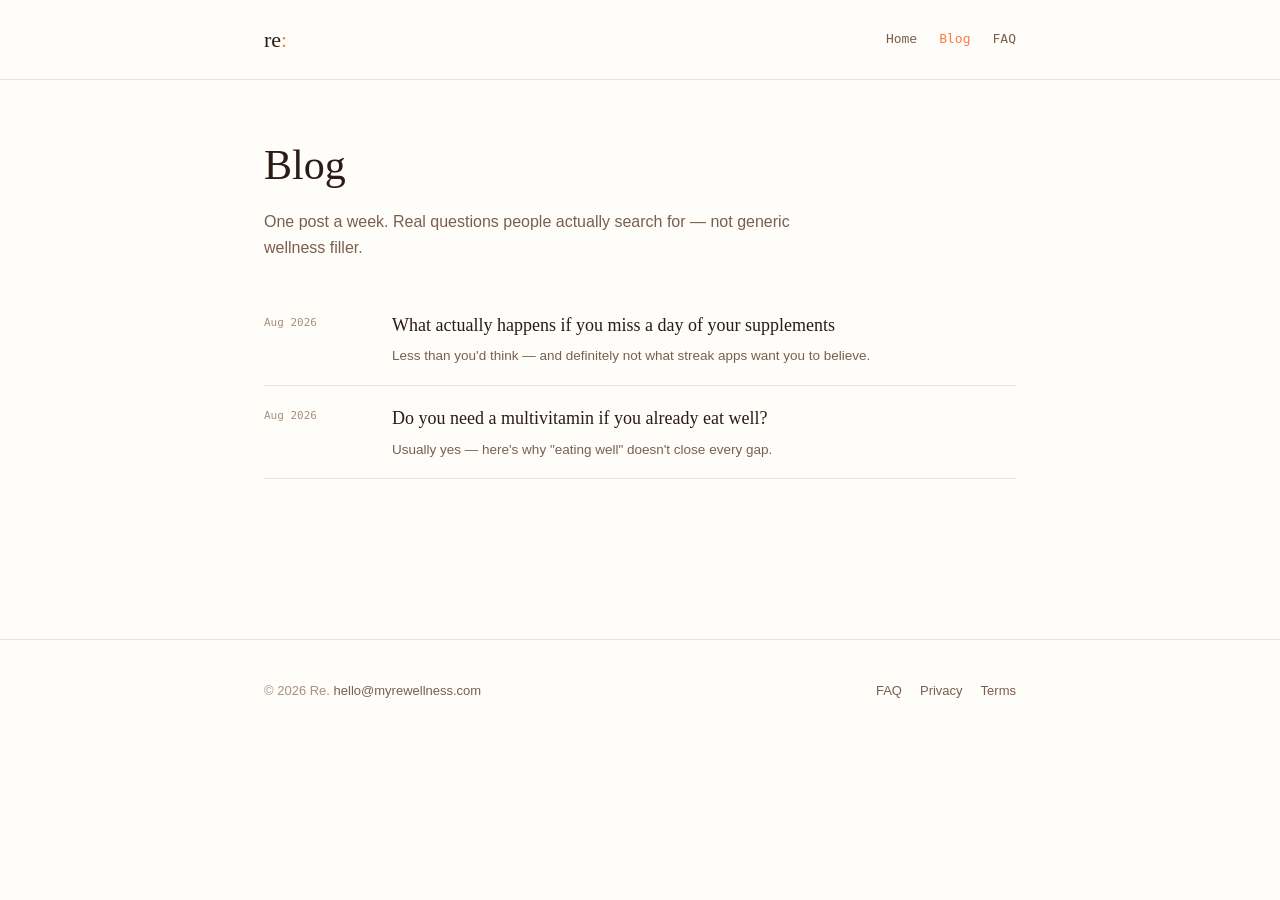
==== blog/index.html @ 31279041 "Initial Re website: homepage, FAQ, blog (2 posts), rebranded privacy/terms, SEO infra Co-Authored-By" ====
<!doctype html>
<html lang="en">
<head>
<meta charset="utf-8" />
<meta name="viewport" content="width=device-width, initial-scale=1" />
<title>Blog — Re</title>
<meta name="description" content="Notes on supplement routines, timing, interactions, and why Re is built the way it is." />
<link rel="canonical" href="https://myrewellness.com/blog/" />
<link rel="icon" href="/favicon.svg" type="image/svg+xml" />
<link rel="stylesheet" href="/css/style.css" />
<meta property="og:type" content="website" />
<meta property="og:title" content="Blog — Re" />
<meta property="og:url" content="https://myrewellness.com/blog/" />
</head>
<body>

<header class="site-header">
  <div class="wrap">
    <a class="logo" href="/">re<span>:</span></a>
    <nav>
      <a href="/">Home</a>
      <a href="/blog/" aria-current="page">Blog</a>
      <a href="/faq.html">FAQ</a>
    </nav>
  </div>
</header>

<main class="wrap">
  <div class="page-head">
    <h1>Blog</h1>
    <p class="dek">One post a week. Real questions people actually search for — not generic wellness filler.</p>
  </div>

  <div class="page-body">
    <div class="post-list">
      <a class="post-row" href="/blog/what-happens-if-you-miss-a-day.html">
        <span class="p-date">Aug 2026</span>
        <div>
          <h3>What actually happens if you miss a day of your supplements</h3>
          <p>Less than you'd think — and definitely not what streak apps want you to believe.</p>
        </div>
      </a>
      <a class="post-row" href="/blog/do-you-need-a-multivitamin.html">
        <span class="p-date">Aug 2026</span>
        <div>
          <h3>Do you need a multivitamin if you already eat well?</h3>
          <p>Usually yes — here's why "eating well" doesn't close every gap.</p>
        </div>
      </a>
    </div>
  </div>
</main>

<footer class="site-footer">
  <div class="wrap">
    <p>&copy; 2026 Re. <a href="mailto:hello@myrewellness.com">hello@myrewellness.com</a></p>
    <nav>
      <a href="/faq.html">FAQ</a>
      <a href="/privacy.html">Privacy</a>
      <a href="/terms.html">Terms</a>
    </nav>
  </div>
</footer>

</body>
</html>
---- css/style.css ----
:root {
  --bg: #FFFDF9; --surface: #FFFFFF; --surface-2: #FFF1DE;
  --ink: #2B1B14; --ink-soft: #7A5F4E; --ink-faint: #A88F7C;
  --accent: #FF7A45; --accent-2: #FFC857; --accent-3: #FF6B8B;
  --accent-soft: #FFE9D2;
  --line: rgba(43,27,20,0.10); --line-strong: rgba(43,27,20,0.18);
  --good: #2E7D4F; --good-soft: #E5F5EA;
  --gradient: linear-gradient(100deg, var(--accent-3) 0%, var(--accent) 48%, var(--accent-2) 100%);
  --mono: ui-monospace, "SF Mono", Menlo, Consolas, monospace;
  --serif: Georgia, "Iowan Old Style", "Times New Roman", serif;
  --sans: -apple-system, BlinkMacSystemFont, "Segoe UI", Roboto, sans-serif;
  --shadow: 0 1px 2px rgba(43,27,20,0.05), 0 10px 26px -16px rgba(255,122,69,0.28);
}
* { box-sizing: border-box; }
html { color-scheme: light; }
body { margin: 0; background: var(--bg); color: var(--ink); font-family: var(--sans); font-size: 16px; line-height: 1.6; -webkit-font-smoothing: antialiased; }
::selection { background: var(--accent-soft); }
a { color: var(--accent); }
img { max-width: 100%; }
.wrap { max-width: 800px; margin: 0 auto; padding: 0 24px; }

/* header */
.site-header { padding: 22px 0; border-bottom: 1px solid var(--line); }
.site-header .wrap { display: flex; align-items: center; justify-content: space-between; }
.logo { font-family: var(--serif); font-size: 22px; color: var(--ink); text-decoration: none; }
.logo span { color: var(--accent); }
.site-header nav { display: flex; gap: 22px; font-family: var(--mono); font-size: 13px; }
.site-header nav a { color: var(--ink-soft); text-decoration: none; }
.site-header nav a:hover, .site-header nav a[aria-current="page"] { color: var(--accent); }

/* footer */
.site-footer { margin-top: 80px; border-top: 1px solid var(--line); padding: 28px 0 60px; }
.site-footer .wrap { display: flex; flex-wrap: wrap; gap: 10px 24px; align-items: center; justify-content: space-between; font-size: 13px; color: var(--ink-faint); }
.site-footer nav { display: flex; gap: 18px; }
.site-footer a { color: var(--ink-soft); text-decoration: none; }
.site-footer a:hover { color: var(--accent); }

/* hero */
.hero { text-align: center; padding: 72px 0 56px; }
.hero .wm { font-family: var(--serif); font-size: 26px; color: var(--ink-faint); margin-bottom: 20px; }
.hero .wm span { color: var(--accent); }
.hero h1 { font-family: var(--serif); font-weight: 400; font-size: clamp(34px, 6vw, 56px); line-height: 1.1; margin: 0 0 16px; text-wrap: balance; }
.hero p.dek { color: var(--ink-soft); font-size: 18px; max-width: 46ch; margin: 0 auto 32px; }
.badge-row { display: flex; gap: 12px; justify-content: center; flex-wrap: wrap; }
.store-badge { font-family: var(--mono); font-size: 12px; padding: 12px 20px; border-radius: 10px; background: var(--ink); color: var(--bg); text-decoration: none; }
.store-badge.soon { opacity: 0.55; }
.sunrise-bar { height: 5px; border-radius: 3px; background: var(--gradient); margin: 40px auto 0; max-width: 200px; }

/* belief */
.belief { text-align: center; padding: 64px 0; }
.belief p { font-family: var(--serif); font-size: clamp(22px, 3.4vw, 30px); line-height: 1.35; color: var(--ink); max-width: 34ch; margin: 0 auto; text-wrap: balance; }
.belief .attrib { font-family: var(--mono); font-size: 12px; color: var(--accent); margin-top: 16px; }

/* features */
.features { padding: 40px 0 64px; }
.features h2, .section-head h2 { font-family: var(--serif); font-weight: 400; font-size: 26px; text-align: center; margin: 0 0 36px; }
.feature-grid { display: grid; grid-template-columns: repeat(2, 1fr); gap: 20px; }
.feature-card { background: var(--surface); border: 1px solid var(--line); border-radius: 14px; padding: 22px; box-shadow: var(--shadow); }
.feature-card .tag { font-family: var(--mono); font-size: 10px; text-transform: uppercase; letter-spacing: .05em; color: var(--accent); display: block; margin-bottom: 8px; }
.feature-card h3 { font-family: var(--serif); font-weight: 400; font-size: 18px; margin: 0 0 8px; }
.feature-card p { font-size: 14px; color: var(--ink-soft); margin: 0; }

/* blog teaser + list */
.blog-teaser { padding: 20px 0 72px; }
.post-list { display: flex; flex-direction: column; gap: 0; }
.post-row { display: grid; grid-template-columns: 110px 1fr; gap: 18px; padding: 18px 0; border-bottom: 1px solid var(--line); text-decoration: none; color: inherit; }
.post-row .p-date { font-family: var(--mono); font-size: 11px; color: var(--ink-faint); padding-top: 3px; }
.post-row h3 { font-family: var(--serif); font-weight: 400; font-size: 18px; margin: 0 0 6px; color: var(--ink); }
.post-row p { font-size: 13.5px; color: var(--ink-soft); margin: 0; }
.post-row:hover h3 { color: var(--accent); }
.see-all { text-align: center; margin-top: 28px; }
.see-all a { font-family: var(--mono); font-size: 13px; text-decoration: none; }

/* cta */
.cta { text-align: center; padding: 56px 0 72px; }
.cta h2 { font-family: var(--serif); font-weight: 400; font-size: 28px; margin: 0 0 10px; }
.cta p { color: var(--ink-soft); margin: 0 0 26px; }

/* page (faq / legal / blog post) */
.page-head { padding: 52px 0 8px; }
.page-head h1 { font-family: var(--serif); font-weight: 400; font-size: clamp(30px, 5vw, 42px); margin: 0 0 10px; }
.page-head p.dek { color: var(--ink-soft); font-size: 16px; max-width: 60ch; margin: 0; }
.page-body { padding: 24px 0 80px; }
.meta { color: var(--ink-faint); font-size: 13px; font-family: var(--mono); margin-bottom: 40px; }

/* faq */
.faq { border: 1px solid var(--line); border-radius: 12px; overflow: hidden; margin: 16px 0; }
.faq-item { border-bottom: 1px solid var(--line); background: var(--surface); }
.faq-item:last-child { border-bottom: none; }
.faq-item summary { padding: 18px 20px; cursor: pointer; font-family: var(--serif); font-size: 17px; list-style: none; display: flex; justify-content: space-between; gap: 12px; align-items: baseline; }
.faq-item summary::-webkit-details-marker { display: none; }
.faq-item summary::after { content: "+"; font-family: var(--mono); color: var(--accent); font-size: 18px; flex-shrink: 0; }
.faq-item[open] summary::after { content: "–"; }
.faq-item .faq-a { padding: 0 20px 18px; font-size: 14.5px; color: var(--ink-soft); margin: 0; }
.faq-tag { font-family: var(--mono); font-size: 9.5px; text-transform: uppercase; color: var(--accent); letter-spacing: .05em; }

/* legal pages (privacy/terms) */
.legal h2 { font-family: var(--serif); font-weight: 400; font-size: 22px; margin-top: 44px; margin-bottom: 12px; border-bottom: 1px solid var(--line); padding-bottom: 8px; }
.legal h3 { font-size: 15px; font-weight: 600; margin-top: 22px; margin-bottom: 8px; }
.legal p, .legal li { font-size: 14.5px; color: var(--ink-soft); }
.legal ul, .legal ol { padding-left: 20px; }
.legal li { margin-bottom: 6px; }
.legal table { width: 100%; border-collapse: collapse; margin-bottom: 20px; font-size: 13.5px; }
.legal th, .legal td { text-align: left; padding: 9px 12px; border: 1px solid var(--line); }
.legal th { background: var(--surface-2); font-weight: 600; }
.highlight-box { background: var(--accent-soft); border-left: 4px solid var(--accent); padding: 16px 20px; border-radius: 4px; margin-bottom: 24px; }
.highlight-box p { margin-bottom: 0 !important; color: var(--ink) !important; }
.warning-box { background: #FCE9E4; border-left: 4px solid #C0392B; padding: 16px 20px; border-radius: 4px; margin-bottom: 24px; }
.warning-box p { margin-bottom: 0 !important; color: var(--ink) !important; }

/* blog post */
.post-hero-img { width: 100%; aspect-ratio: 16/9; border-radius: 14px; background: var(--gradient); margin: 24px 0 8px; }
.post-body p { font-size: 16px; color: var(--ink); max-width: 66ch; margin: 0 0 18px; }
.post-body h2 { font-family: var(--serif); font-weight: 400; font-size: 22px; margin: 36px 0 12px; }

@media (max-width: 640px) {
  .feature-grid { grid-template-columns: 1fr; }
  .post-row { grid-template-columns: 1fr; }
  .site-header nav { gap: 14px; }
}
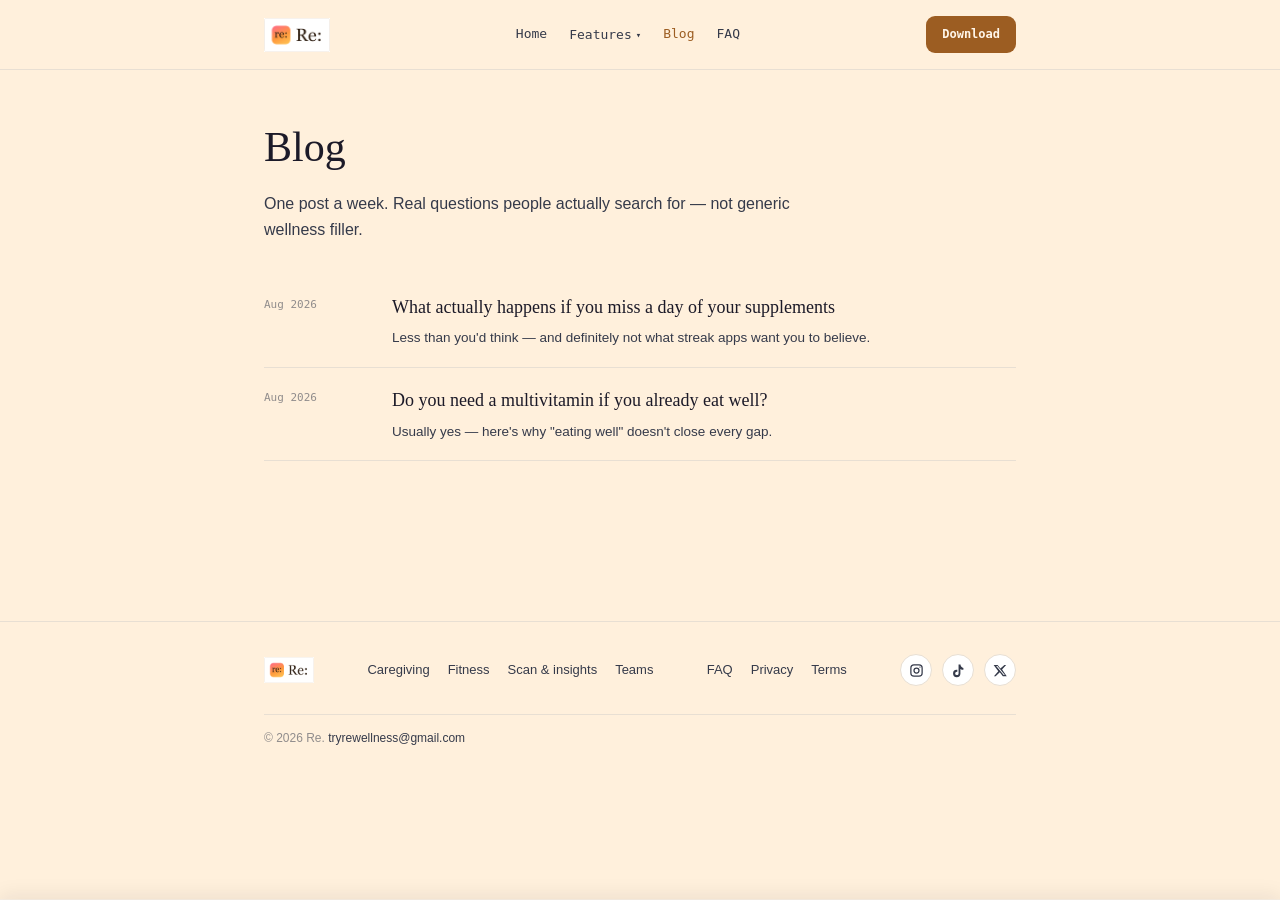
==== commit 9d1cc86a: "Redesign: Zen gold/indigo theme, 4 feature pages, download-first CTAs, SEO - Repaint the site to the" ====
--- a/blog/index.html
+++ b/blog/index.html
@@ -10,18 +10,36 @@
 <link rel="stylesheet" href="/css/style.css" />
 <meta property="og:type" content="website" />
 <meta property="og:title" content="Blog — Re" />
+<meta property="og:description" content="Notes on supplement routines, timing, interactions, and why Re is built the way it is." />
 <meta property="og:url" content="https://myrewellness.com/blog/" />
+<meta property="og:image" content="https://myrewellness.com/og/home.png" />
+<meta name="twitter:card" content="summary_large_image" />
+<meta name="twitter:title" content="Blog — Re" />
+<meta name="twitter:description" content="Notes on supplement routines, timing, interactions, and why Re is built the way it is." />
+<meta name="twitter:image" content="https://myrewellness.com/og/home.png" />
 </head>
 <body>
 
 <header class="site-header">
   <div class="wrap">
-    <a class="logo" href="/">re<span>:</span></a>
-    <nav>
+    <a class="logo" href="/" aria-label="Re — home">
+      <img src="/assets/img/logo-lockup.png" width="140" height="72" alt="Re" />
+    </a>
+    <nav class="main-nav" aria-label="Primary">
       <a href="/">Home</a>
+      <span class="nav-features">
+        <button type="button" aria-haspopup="true">Features <span class="caret">▾</span></button>
+        <span class="dropdown">
+          <a href="/features/caregiving.html">Caregiving</a>
+          <a href="/features/fitness.html">Fitness &amp; wellness</a>
+          <a href="/features/scan-insights.html">Scan &amp; insights</a>
+          <a href="/features/teams.html">Teams</a>
+        </span>
+      </span>
       <a href="/blog/" aria-current="page">Blog</a>
       <a href="/faq.html">FAQ</a>
     </nav>
+    <a class="header-cta" href="/download.html">Download</a>
   </div>
 </header>
 
@@ -53,14 +71,37 @@
 
 <footer class="site-footer">
   <div class="wrap">
-    <p>&copy; 2026 Re. <a href="mailto:hello@myrewellness.com">hello@myrewellness.com</a></p>
-    <nav>
+    <div class="f-brand"><img src="/assets/img/logo-lockup.png" width="90" height="46" alt="Re" loading="lazy" /></div>
+    <nav aria-label="Features">
+      <a href="/features/caregiving.html">Caregiving</a>
+      <a href="/features/fitness.html">Fitness</a>
+      <a href="/features/scan-insights.html">Scan &amp; insights</a>
+      <a href="/features/teams.html">Teams</a>
+    </nav>
+    <nav aria-label="Site">
       <a href="/faq.html">FAQ</a>
       <a href="/privacy.html">Privacy</a>
       <a href="/terms.html">Terms</a>
     </nav>
+    <!-- TODO: swap href="#" for real profile links once available -->
+    <div class="social-row" aria-label="Follow Re">
+      <a href="#" aria-label="Instagram"><svg viewBox="0 0 24 24" fill="none" stroke="currentColor" stroke-width="2" aria-hidden="true"><rect x="3" y="3" width="18" height="18" rx="5"/><circle cx="12" cy="12" r="4"/><circle cx="17.5" cy="6.5" r="1" fill="currentColor" stroke="none"/></svg></a>
+      <a href="#" aria-label="TikTok"><svg viewBox="0 0 24 24" fill="currentColor" aria-hidden="true"><path d="M16.6 5.82c-.9-.86-1.4-2.03-1.4-3.32h-3.1v14.16c0 1.5-1.22 2.72-2.72 2.72a2.72 2.72 0 0 1 0-5.44c.27 0 .53.04.78.11V10.9a5.9 5.9 0 0 0-.78-.05A5.87 5.87 0 0 0 3.3 16.72 5.87 5.87 0 0 0 9.17 22.6a5.87 5.87 0 0 0 5.87-5.88V9.4a8.2 8.2 0 0 0 4.8 1.54V7.85a4.85 4.85 0 0 1-3.24-2.03z"/></svg></a>
+      <a href="#" aria-label="X (Twitter)"><svg viewBox="0 0 24 24" fill="currentColor" aria-hidden="true"><path d="M18.24 3H21l-6.5 7.43L22 21h-6.24l-4.88-6.4L4.24 21H1.5l6.95-7.94L1 3h6.4l4.4 5.85L18.24 3zM17.1 19.13h1.86L7.06 4.78H5.06L17.1 19.13z"/></svg></a>
+    </div>
+    <p class="f-copy">&copy; 2026 Re. <a href="mailto:tryrewellness@gmail.com">tryrewellness@gmail.com</a></p>
   </div>
 </footer>
 
+<div class="sticky-bar" aria-label="Download Re">
+  <div class="wrap">
+    <div class="sb-brand"><img src="/favicon.svg" width="22" height="22" alt="" /><span>Re: you, tomorrow.</span></div>
+    <div class="sb-badges">
+      <a class="store-badge" href="/download.html">App Store</a>
+    </div>
+  </div>
+</div>
+<script src="/js/sticky-bar.js" defer></script>
+
 </body>
 </html>
--- a/css/style.css
+++ b/css/style.css
@@ -1,66 +1,154 @@
 :root {
-  --bg: #FFFDF9; --surface: #FFFFFF; --surface-2: #FFF1DE;
-  --ink: #2B1B14; --ink-soft: #7A5F4E; --ink-faint: #A88F7C;
-  --accent: #FF7A45; --accent-2: #FFC857; --accent-3: #FF6B8B;
-  --accent-soft: #FFE9D2;
-  --line: rgba(43,27,20,0.10); --line-strong: rgba(43,27,20,0.18);
+  /* ── Zen theme (pulled from the app's constants/theme.ts ZenTokens.day/evening) ── */
+  --bg: #FFF0DC;            /* Zen day primaryLight */
+  --surface: #FFFFFF;
+  --surface-2: #FFECB3;     /* Zen day secondary */
+  --ink: #1C1A28;           /* Zen textPrimary */
+  --ink-soft: #353A4A;      /* Zen textSecondary */
+  --ink-faint: rgba(53,58,74,0.55);
+
+  --accent: #9C5D22;        /* Zen day primary (gold) */
+  --accent-2: #FFECB3;      /* Zen day secondary */
+  --accent-3: #B85E18;      /* Zen day.energy (burnt orange) */
+  --accent-soft: rgba(156,93,34,0.14);
+
+  /* evening/indigo — secondary mood, used for the blog's "evening" header variant + Teams accents */
+  --evening: #5252A8;       /* Zen evening primary */
+  --evening-2: #6868B0;     /* Zen evening secondary */
+  --evening-bg: #DDDDF8;    /* Zen evening primaryLight */
+  --evening-soft: rgba(82,82,168,0.14);
+
+  --line: #E8DFD3;          /* Zen day.border */
+  --line-strong: rgba(28,26,40,0.22);
+
   --good: #2E7D4F; --good-soft: #E5F5EA;
+
   --gradient: linear-gradient(100deg, var(--accent-3) 0%, var(--accent) 48%, var(--accent-2) 100%);
+  --gradient-evening: linear-gradient(100deg, var(--evening) 0%, var(--evening-2) 55%, var(--evening-bg) 100%);
+
   --mono: ui-monospace, "SF Mono", Menlo, Consolas, monospace;
   --serif: Georgia, "Iowan Old Style", "Times New Roman", serif;
   --sans: -apple-system, BlinkMacSystemFont, "Segoe UI", Roboto, sans-serif;
-  --shadow: 0 1px 2px rgba(43,27,20,0.05), 0 10px 26px -16px rgba(255,122,69,0.28);
+
+  --shadow: 0 1px 2px rgba(28,26,40,0.06), 0 10px 26px -16px rgba(156,93,34,0.35);
+
+  --sticky-h: 64px;
 }
 * { box-sizing: border-box; }
 html { color-scheme: light; }
 body { margin: 0; background: var(--bg); color: var(--ink); font-family: var(--sans); font-size: 16px; line-height: 1.6; -webkit-font-smoothing: antialiased; }
+body.has-sticky-bar { padding-bottom: var(--sticky-h); }
 ::selection { background: var(--accent-soft); }
 a { color: var(--accent); }
 img { max-width: 100%; }
 .wrap { max-width: 800px; margin: 0 auto; padding: 0 24px; }
-
-/* header */
-.site-header { padding: 22px 0; border-bottom: 1px solid var(--line); }
-.site-header .wrap { display: flex; align-items: center; justify-content: space-between; }
-.logo { font-family: var(--serif); font-size: 22px; color: var(--ink); text-decoration: none; }
-.logo span { color: var(--accent); }
-.site-header nav { display: flex; gap: 22px; font-family: var(--mono); font-size: 13px; }
-.site-header nav a { color: var(--ink-soft); text-decoration: none; }
-.site-header nav a:hover, .site-header nav a[aria-current="page"] { color: var(--accent); }
-
-/* footer */
-.site-footer { margin-top: 80px; border-top: 1px solid var(--line); padding: 28px 0 60px; }
-.site-footer .wrap { display: flex; flex-wrap: wrap; gap: 10px 24px; align-items: center; justify-content: space-between; font-size: 13px; color: var(--ink-faint); }
+:focus-visible { outline: 2px solid var(--accent); outline-offset: 3px; }
+
+/* ── header ── */
+.site-header { padding: 16px 0; border-bottom: 1px solid var(--line); background: var(--bg); position: sticky; top: 0; z-index: 20; }
+.site-header .wrap { display: flex; align-items: center; justify-content: space-between; gap: 16px; }
+.logo { display: flex; align-items: center; text-decoration: none; }
+.logo img { height: 34px; width: auto; display: block; }
+.site-header nav.main-nav { display: flex; align-items: center; gap: 22px; font-family: var(--mono); font-size: 13px; }
+.site-header nav.main-nav a { color: var(--ink-soft); text-decoration: none; }
+.site-header nav.main-nav a:hover, .site-header nav.main-nav a[aria-current="page"] { color: var(--accent); }
+.nav-features { position: relative; }
+.nav-features > button { font-family: var(--mono); font-size: 13px; color: var(--ink-soft); background: none; border: none; cursor: pointer; padding: 0; display: flex; align-items: center; gap: 4px; }
+.nav-features > button:hover, .nav-features:focus-within > button { color: var(--accent); }
+.nav-features .caret { font-size: 9px; transition: transform 0.15s ease; }
+.nav-features:hover .caret, .nav-features:focus-within .caret { transform: rotate(180deg); }
+.nav-features .dropdown { position: absolute; top: calc(100% + 14px); left: 50%; transform: translateX(-50%); background: var(--surface); border: 1px solid var(--line); border-radius: 12px; box-shadow: var(--shadow); padding: 8px; min-width: 220px; display: none; flex-direction: column; }
+.nav-features:hover .dropdown, .nav-features:focus-within .dropdown { display: flex; }
+.nav-features .dropdown a { padding: 9px 12px; border-radius: 8px; color: var(--ink); font-family: var(--sans); font-size: 14px; }
+.nav-features .dropdown a:hover { background: var(--bg); color: var(--accent); }
+.header-cta { font-family: var(--mono); font-size: 12px; font-weight: 600; padding: 9px 16px; border-radius: 9px; background: var(--accent); color: #FFF6EA; text-decoration: none; white-space: nowrap; }
+.header-cta:hover { background: #7E4A19; }
+@media (max-width: 720px) { .site-header nav.main-nav { display: none; } }
+
+/* ── sticky download bar ── */
+.sticky-bar { position: fixed; left: 0; right: 0; bottom: 0; z-index: 30; background: var(--surface); border-top: 1px solid var(--line); box-shadow: 0 -4px 20px rgba(28,26,40,0.08); padding: 10px 0; transform: translateY(100%); transition: transform 0.25s ease; }
+.sticky-bar.is-visible { transform: translateY(0); }
+.sticky-bar .wrap { display: flex; align-items: center; justify-content: space-between; gap: 14px; max-width: 800px; }
+.sticky-bar .sb-brand { display: flex; align-items: center; gap: 8px; font-family: var(--serif); font-size: 15px; flex-shrink: 0; }
+.sticky-bar .sb-brand img { height: 22px; width: 22px; border-radius: 5px; }
+.sticky-bar .sb-badges { display: flex; gap: 8px; }
+.sticky-bar .store-badge { padding: 8px 12px; font-size: 11px; }
+@media (max-width: 480px) { .sticky-bar .sb-brand span { display: none; } }
+
+/* ── footer ── */
+.site-footer { margin-top: 80px; border-top: 1px solid var(--line); padding: 32px 0 60px; }
+.site-footer .wrap { display: flex; flex-wrap: wrap; gap: 16px 24px; align-items: center; justify-content: space-between; font-size: 13px; color: var(--ink-faint); }
+.site-footer .f-brand { display: flex; align-items: center; gap: 10px; }
+.site-footer .f-brand img { height: 26px; width: auto; }
 .site-footer nav { display: flex; gap: 18px; }
 .site-footer a { color: var(--ink-soft); text-decoration: none; }
 .site-footer a:hover { color: var(--accent); }
-
-/* hero */
-.hero { text-align: center; padding: 72px 0 56px; }
-.hero .wm { font-family: var(--serif); font-size: 26px; color: var(--ink-faint); margin-bottom: 20px; }
-.hero .wm span { color: var(--accent); }
+.site-footer .f-copy { width: 100%; padding-top: 14px; border-top: 1px solid var(--line); font-size: 12px; }
+
+/* ── hero ── */
+.hero { text-align: center; padding: 56px 0 48px; }
+.hero .wm img { height: 46px; width: auto; margin-bottom: 22px; }
 .hero h1 { font-family: var(--serif); font-weight: 400; font-size: clamp(34px, 6vw, 56px); line-height: 1.1; margin: 0 0 16px; text-wrap: balance; }
-.hero p.dek { color: var(--ink-soft); font-size: 18px; max-width: 46ch; margin: 0 auto 32px; }
+.hero p.dek { color: var(--ink-soft); font-size: 18px; max-width: 46ch; margin: 0 auto 30px; }
 .badge-row { display: flex; gap: 12px; justify-content: center; flex-wrap: wrap; }
-.store-badge { font-family: var(--mono); font-size: 12px; padding: 12px 20px; border-radius: 10px; background: var(--ink); color: var(--bg); text-decoration: none; }
-.store-badge.soon { opacity: 0.55; }
-.sunrise-bar { height: 5px; border-radius: 3px; background: var(--gradient); margin: 40px auto 0; max-width: 200px; }
-
-/* belief */
-.belief { text-align: center; padding: 64px 0; }
+.store-badge { font-family: var(--mono); font-size: 12px; padding: 12px 20px; border-radius: 10px; background: var(--ink); color: #FFF6EA; text-decoration: none; display: inline-flex; align-items: center; gap: 8px; }
+.store-badge svg { flex-shrink: 0; }
+.store-badge.soon { opacity: 0.55; cursor: default; pointer-events: none; }
+.sunrise-bar { height: 5px; border-radius: 3px; background: var(--gradient); margin: 32px auto 0; max-width: 200px; }
+
+.hero-download { display: flex; flex-direction: column; align-items: center; gap: 18px; margin-top: 8px; }
+
+/* hero mockup reuses .feature-mock (a "page section" card) rather than a full phone-frame screenshot */
+.hero .feature-mock { max-width: 360px; margin: 44px auto 0; text-align: left; }
+
+/* ── belief ── */
+.belief { text-align: center; padding: 60px 0; }
 .belief p { font-family: var(--serif); font-size: clamp(22px, 3.4vw, 30px); line-height: 1.35; color: var(--ink); max-width: 34ch; margin: 0 auto; text-wrap: balance; }
 .belief .attrib { font-family: var(--mono); font-size: 12px; color: var(--accent); margin-top: 16px; }
 
-/* features */
+/* ── section heads ── */
+.section-head { text-align: center; margin-bottom: 8px; }
+.section-head h2 { font-family: var(--serif); font-weight: 400; font-size: 26px; margin: 0 0 8px; }
+.section-head p.section-dek { color: var(--ink-soft); font-size: 15px; max-width: 52ch; margin: 0 auto; }
+
+/* ── feature overview (home) — links out to /features/*.html ── */
+.feature-overview { padding: 24px 0 68px; }
+.fo-grid { display: grid; grid-template-columns: repeat(2, 1fr); gap: 20px; margin-top: 36px; }
+.fo-card { background: var(--surface); border: 1px solid var(--line); border-radius: 16px; padding: 24px; box-shadow: var(--shadow); text-decoration: none; color: inherit; display: block; transition: transform 0.15s ease, box-shadow 0.15s ease; }
+.fo-card:hover { transform: translateY(-3px); box-shadow: 0 14px 30px -16px rgba(156,93,34,0.4); }
+.fo-card .tag { font-family: var(--mono); font-size: 10px; text-transform: uppercase; letter-spacing: .05em; color: var(--accent); display: block; margin-bottom: 10px; }
+.fo-card h3 { font-family: var(--serif); font-weight: 400; font-size: 19px; margin: 0 0 8px; }
+.fo-card p { font-size: 14px; color: var(--ink-soft); margin: 0 0 14px; }
+.fo-card .fo-link { font-family: var(--mono); font-size: 12px; color: var(--accent); }
+.fo-card .fo-link::after { content: " →"; }
+
+/* legacy alias kept for any page still using .features/.feature-grid/.feature-card */
 .features { padding: 40px 0 64px; }
-.features h2, .section-head h2 { font-family: var(--serif); font-weight: 400; font-size: 26px; text-align: center; margin: 0 0 36px; }
+.features h2 { font-family: var(--serif); font-weight: 400; font-size: 26px; text-align: center; margin: 0 0 36px; }
 .feature-grid { display: grid; grid-template-columns: repeat(2, 1fr); gap: 20px; }
 .feature-card { background: var(--surface); border: 1px solid var(--line); border-radius: 14px; padding: 22px; box-shadow: var(--shadow); }
 .feature-card .tag { font-family: var(--mono); font-size: 10px; text-transform: uppercase; letter-spacing: .05em; color: var(--accent); display: block; margin-bottom: 8px; }
 .feature-card h3 { font-family: var(--serif); font-weight: 400; font-size: 18px; margin: 0 0 8px; }
 .feature-card p { font-size: 14px; color: var(--ink-soft); margin: 0; }
 
-/* blog teaser + list */
+/* ── social proof ── */
+.social-proof { padding: 20px 0 68px; }
+.sp-grid { display: grid; grid-template-columns: repeat(3, 1fr); gap: 18px; margin-top: 32px; }
+.sp-card { background: var(--surface); border: 1px solid var(--line); border-radius: 14px; padding: 20px; text-align: center; }
+.sp-card .sp-stat { font-family: var(--serif); font-size: 28px; color: var(--accent); }
+.sp-card .sp-label { font-family: var(--mono); font-size: 11px; color: var(--ink-faint); text-transform: uppercase; letter-spacing: .05em; margin-top: 4px; }
+.sp-placeholder-flag { text-align: center; font-family: var(--mono); font-size: 11px; color: var(--ink-faint); margin-top: 18px; }
+@media (max-width: 640px) { .sp-grid { grid-template-columns: 1fr; } }
+
+/* ── value props ── */
+.value-props { padding: 20px 0 64px; }
+.value-grid { display: grid; grid-template-columns: repeat(3, 1fr); gap: 28px; }
+.value-item { text-align: center; }
+.value-item .v-num { display: block; font-family: var(--mono); font-size: 12px; color: var(--accent); margin-bottom: 10px; }
+.value-item h3 { font-family: var(--serif); font-weight: 400; font-size: 18px; margin: 0 0 8px; text-wrap: balance; }
+.value-item p { font-size: 13.5px; color: var(--ink-soft); margin: 0 auto; max-width: 32ch; }
+
+/* ── blog teaser + list ── */
 .blog-teaser { padding: 20px 0 72px; }
 .post-list { display: flex; flex-direction: column; gap: 0; }
 .post-row { display: grid; grid-template-columns: 110px 1fr; gap: 18px; padding: 18px 0; border-bottom: 1px solid var(--line); text-decoration: none; color: inherit; }
@@ -71,19 +159,23 @@
 .see-all { text-align: center; margin-top: 28px; }
 .see-all a { font-family: var(--mono); font-size: 13px; text-decoration: none; }
 
-/* cta */
+/* ── cta ── */
 .cta { text-align: center; padding: 56px 0 72px; }
 .cta h2 { font-family: var(--serif); font-weight: 400; font-size: 28px; margin: 0 0 10px; }
 .cta p { color: var(--ink-soft); margin: 0 0 26px; }
 
-/* page (faq / legal / blog post) */
-.page-head { padding: 52px 0 8px; }
+/* ── page (faq / legal / blog post) ── */
+.page-head { padding: 44px 0 8px; }
+.page-head.tight { padding-top: 20px; }
 .page-head h1 { font-family: var(--serif); font-weight: 400; font-size: clamp(30px, 5vw, 42px); margin: 0 0 10px; }
 .page-head p.dek { color: var(--ink-soft); font-size: 16px; max-width: 60ch; margin: 0; }
 .page-body { padding: 24px 0 80px; }
 .meta { color: var(--ink-faint); font-size: 13px; font-family: var(--mono); margin-bottom: 40px; }
-
-/* faq */
+.breadcrumb { font-family: var(--mono); font-size: 12px; color: var(--ink-faint); margin-bottom: 4px; }
+.breadcrumb a { color: var(--ink-faint); }
+.breadcrumb a:hover { color: var(--accent); }
+
+/* ── faq ── */
 .faq { border: 1px solid var(--line); border-radius: 12px; overflow: hidden; margin: 16px 0; }
 .faq-item { border-bottom: 1px solid var(--line); background: var(--surface); }
 .faq-item:last-child { border-bottom: none; }
@@ -94,7 +186,7 @@
 .faq-item .faq-a { padding: 0 20px 18px; font-size: 14.5px; color: var(--ink-soft); margin: 0; }
 .faq-tag { font-family: var(--mono); font-size: 9.5px; text-transform: uppercase; color: var(--accent); letter-spacing: .05em; }
 
-/* legal pages (privacy/terms) */
+/* ── legal pages (privacy/terms) ── */
 .legal h2 { font-family: var(--serif); font-weight: 400; font-size: 22px; margin-top: 44px; margin-bottom: 12px; border-bottom: 1px solid var(--line); padding-bottom: 8px; }
 .legal h3 { font-size: 15px; font-weight: 600; margin-top: 22px; margin-bottom: 8px; }
 .legal p, .legal li { font-size: 14.5px; color: var(--ink-soft); }
@@ -108,13 +200,102 @@
 .warning-box { background: #FCE9E4; border-left: 4px solid #C0392B; padding: 16px 20px; border-radius: 4px; margin-bottom: 24px; }
 .warning-box p { margin-bottom: 0 !important; color: var(--ink) !important; }
 
-/* blog post */
-.post-hero-img { width: 100%; aspect-ratio: 16/9; border-radius: 14px; background: var(--gradient); margin: 24px 0 8px; }
+/* ── blog post ── */
 .post-body p { font-size: 16px; color: var(--ink); max-width: 66ch; margin: 0 0 18px; }
 .post-body h2 { font-family: var(--serif); font-weight: 400; font-size: 22px; margin: 36px 0 12px; }
 
+/*
+ * Blog post header — day/evening variants tied to article mood (not literal time
+ * of day), now recolored to the Zen gold (day) / indigo (evening) system.
+ * No real photography supplied yet: .bh-photo-placeholder gradient stands in for
+ * it. Swap by replacing that div's background with
+ * background-image: url(...); background-size: cover; background-position: center;
+ * — everything else (scrim, type, radius) stays as-is.
+ */
+.blog-header { position: relative; width: 100%; aspect-ratio: 1400 / 480; border-radius: 20px; overflow: hidden; margin: 28px 0 6px; }
+.blog-header .bh-photo-placeholder { position: absolute; inset: 0; }
+.blog-header.day .bh-photo-placeholder { background:
+  radial-gradient(120% 90% at 15% 15%, rgba(255,236,179,0.6) 0%, transparent 55%),
+  radial-gradient(100% 80% at 85% 100%, rgba(184,94,24,0.35) 0%, transparent 60%),
+  linear-gradient(160deg, #F5E5CE 0%, #FFF0DC 55%, #FFF8EC 100%);
+}
+.blog-header.evening .bh-photo-placeholder, .blog-header.sunset .bh-photo-placeholder { background:
+  radial-gradient(120% 90% at 85% 10%, rgba(104,104,176,0.45) 0%, transparent 55%),
+  radial-gradient(110% 85% at 10% 100%, rgba(82,82,168,0.4) 0%, transparent 60%),
+  linear-gradient(160deg, #2A2850 0%, #1C1A38 100%);
+}
+.blog-header::after { content: ""; position: absolute; inset: 0; }
+.blog-header.day::after { background: linear-gradient(0deg, rgba(28,26,40,0.80) 0%, rgba(28,26,40,0.16) 60%, transparent 100%); }
+.blog-header.evening::after, .blog-header.sunset::after { background: linear-gradient(0deg, rgba(28,26,56,0.82) 0%, rgba(28,26,56,0.18) 60%, transparent 100%); }
+.blog-header .bh-inner { position: absolute; left: 0; right: 0; bottom: 0; padding: clamp(18px, 4vw, 40px) clamp(18px, 4vw, 40px); z-index: 1; }
+.blog-header .bh-overline { font-family: var(--mono); font-size: 12px; text-transform: uppercase; letter-spacing: 0.06em; margin-bottom: 8px; }
+.blog-header.day .bh-overline { color: var(--accent-2); }
+.blog-header.evening .bh-overline, .blog-header.sunset .bh-overline { color: #C0C0F0; }
+.blog-header .bh-headline { font-family: var(--serif); font-weight: 400; font-size: clamp(22px, 4.2vw, 34px); line-height: 1.15; max-width: 26ch; text-wrap: balance; }
+.blog-header.day .bh-headline { color: #FFF8EC; }
+.blog-header.evening .bh-headline, .blog-header.sunset .bh-headline { color: #F0F0FF; }
+
+/* ── feature deep-dive pages (/features/*.html) ── */
+.feature-hero { padding: 48px 0 8px; text-align: center; }
+.feature-hero .f-tag-lg { font-family: var(--mono); font-size: 11px; text-transform: uppercase; letter-spacing: .06em; color: var(--accent); }
+.feature-hero h1 { font-family: var(--serif); font-weight: 400; font-size: clamp(30px, 5vw, 44px); margin: 10px 0 14px; text-wrap: balance; }
+.feature-hero p.dek { color: var(--ink-soft); font-size: 17px; max-width: 52ch; margin: 0 auto 28px; }
+
+.feature-mock { max-width: 420px; margin: 8px auto 0; background: var(--surface); border: 1px solid var(--line); border-radius: 20px; padding: 26px; box-shadow: var(--shadow); text-align: left; }
+.feature-mock .fm-label { font-family: var(--mono); font-size: 10px; text-transform: uppercase; letter-spacing: .05em; color: var(--ink-faint); margin-bottom: 14px; }
+
+/* mock UI rows used inside .feature-mock cards (hero + all 4 feature pages) */
+.ps-row { display: flex; align-items: center; gap: 10px; border-radius: 10px; padding: 10px 12px; margin-bottom: 8px; }
+.ps-row:last-child { margin-bottom: 0; }
+.ps-dot { width: 16px; height: 16px; border-radius: 50%; flex-shrink: 0; }
+.ps-row span { font-size: 13px; color: var(--ink); }
+.ps-row.done { opacity: 0.55; }
+.ps-progress { margin-top: 12px; height: 6px; border-radius: 3px; background: var(--surface-2); overflow: hidden; }
+.ps-progress i { display: block; height: 100%; background: var(--evening); border-radius: 3px; }
+
+.feature-benefits { padding: 56px 0; }
+.fb-grid { display: grid; grid-template-columns: repeat(3, 1fr); gap: 26px; margin-top: 12px; }
+.fb-item { text-align: center; }
+.fb-item .fb-icon { width: 44px; height: 44px; border-radius: 12px; background: var(--accent-soft); display: flex; align-items: center; justify-content: center; margin: 0 auto 14px; color: var(--accent); }
+.fb-item h3 { font-family: var(--serif); font-weight: 400; font-size: 17px; margin: 0 0 8px; }
+.fb-item p { font-size: 13.5px; color: var(--ink-soft); margin: 0; }
+
+.feature-cta { text-align: center; padding: 44px 0 64px; background: var(--surface-2); border-radius: 20px; margin: 0 0 20px; }
+.feature-cta h2 { font-family: var(--serif); font-weight: 400; font-size: 24px; margin: 0 0 10px; }
+.feature-cta p { color: var(--ink-soft); margin: 0 0 22px; }
+
+.feature-crosslinks { padding: 8px 0 56px; }
+.fc-grid { display: grid; grid-template-columns: repeat(3, 1fr); gap: 14px; margin-top: 20px; }
+.fc-card { display: block; text-decoration: none; color: inherit; background: var(--surface); border: 1px solid var(--line); border-radius: 12px; padding: 16px; text-align: center; }
+.fc-card:hover { border-color: var(--accent); }
+.fc-card .tag { display: block; font-family: var(--mono); font-size: 9.5px; text-transform: uppercase; color: var(--accent); margin-bottom: 6px; }
+.fc-card span.fc-title { font-family: var(--serif); font-size: 14.5px; }
+@media (max-width: 700px) { .fc-grid { grid-template-columns: 1fr; } }
+
+/* ── download action page (/download.html) — the shared destination every download CTA on the site links to ── */
+.download-hero { text-align: center; padding: 52px 0 20px; }
+.download-hero h1 { font-family: var(--serif); font-weight: 400; font-size: clamp(30px, 5vw, 44px); margin: 0 0 14px; text-wrap: balance; }
+.download-status { display: inline-block; font-family: var(--mono); font-size: 12px; background: var(--surface-2); color: var(--accent); padding: 8px 16px; border-radius: 20px; margin-bottom: 24px; }
+.download-main { display: flex; flex-direction: column; align-items: center; gap: 24px; margin-top: 8px; }
+@media (min-width: 700px) {
+  .download-main { flex-direction: row; justify-content: center; gap: 48px; }
+}
+.qr-box { width: 130px; height: 130px; border-radius: 14px; background: var(--surface); border: 1px solid var(--line); padding: 10px; opacity: 0.6; }
+.qr-box svg { width: 100%; height: 100%; }
+.download-qr-caption { font-family: var(--mono); font-size: 11px; color: var(--ink-faint); text-align: center; margin-top: 10px; max-width: 20ch; }
+
+/* ── footer social icons — placeholders until real profile links exist ── */
+.social-row { display: flex; gap: 10px; }
+.social-row a { width: 32px; height: 32px; border-radius: 50%; background: var(--surface); border: 1px solid var(--line); display: flex; align-items: center; justify-content: center; color: var(--ink-soft); }
+.social-row a:hover { color: var(--accent); border-color: var(--accent); }
+.social-row svg { width: 15px; height: 15px; }
+
 @media (max-width: 640px) {
-  .feature-grid { grid-template-columns: 1fr; }
+  .feature-grid, .fo-grid, .fb-grid, .sp-grid { grid-template-columns: 1fr; }
+  .value-grid { grid-template-columns: 1fr; gap: 36px; }
   .post-row { grid-template-columns: 1fr; }
-  .site-header nav { gap: 14px; }
-}
+}
+
+@media (prefers-reduced-motion: reduce) {
+  .sticky-bar, .fo-card { transition: none; }
+}
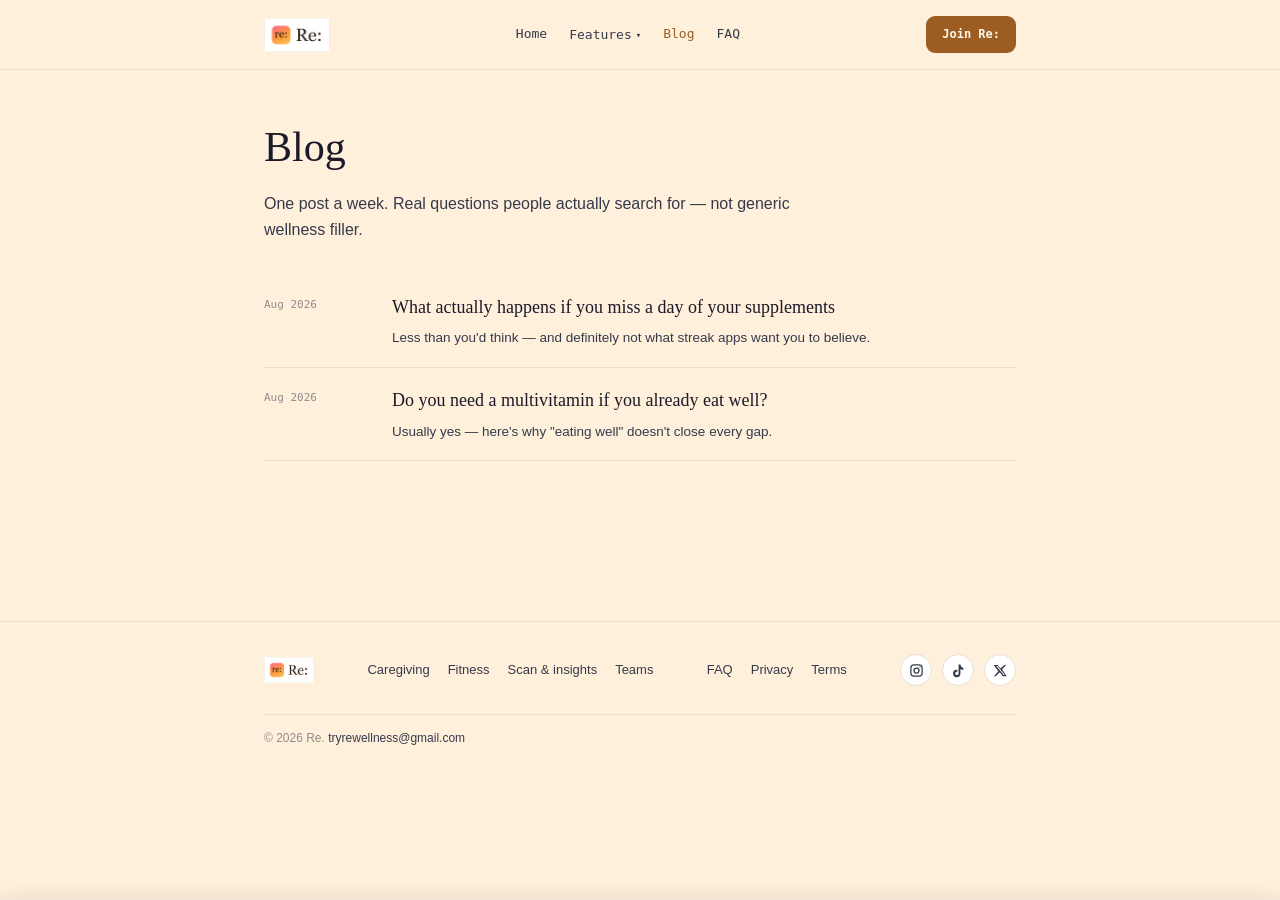
==== commit 7f13f182: "Change header CTA label from "Download" to "Join Re:" Co-Authored-By: Claude Sonnet 5 <noreply@anthr" ====
--- a/blog/index.html
+++ b/blog/index.html
@@ -39,7 +39,7 @@
       <a href="/blog/" aria-current="page">Blog</a>
       <a href="/faq.html">FAQ</a>
     </nav>
-    <a class="header-cta" href="/download.html">Download</a>
+    <a class="header-cta" href="/download.html">Join Re:</a>
   </div>
 </header>
 
